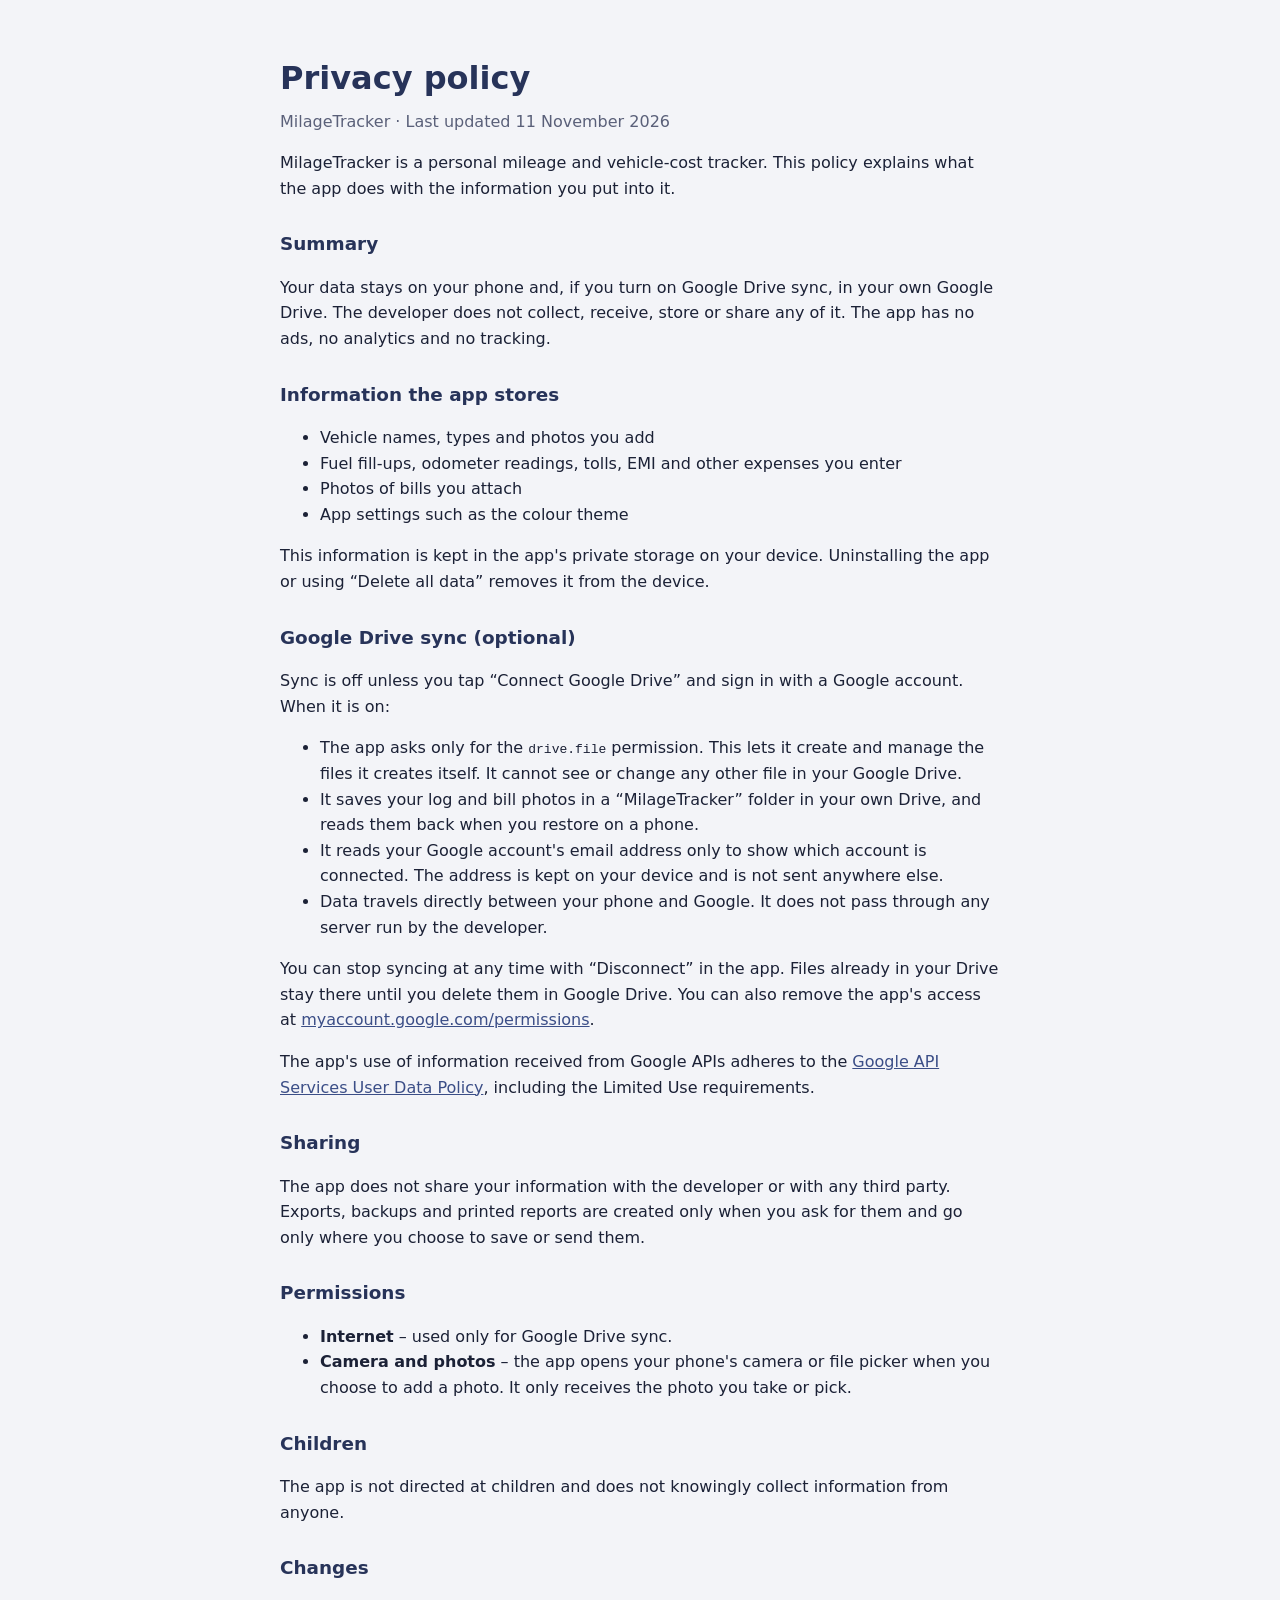
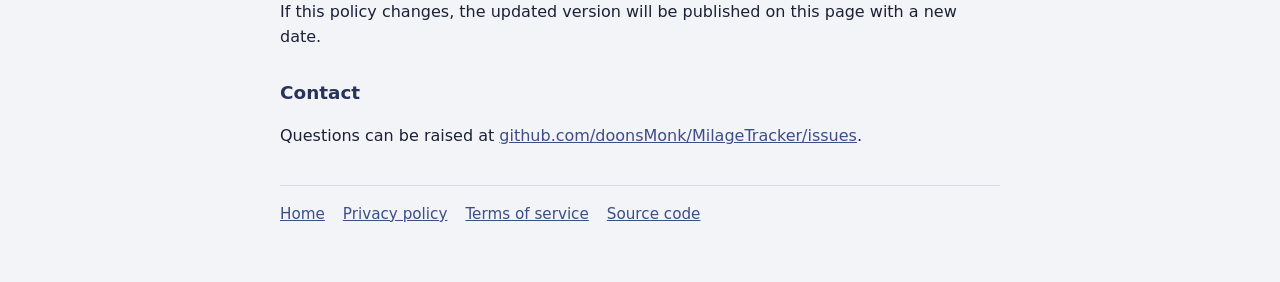
==== docs/privacy.html @ 24b20b1f "Add home page, privacy policy and terms of service for GitHub Pages Needed for the Google OAuth cons" ====
<!doctype html>
<html lang="en">
<head>
<meta charset="utf-8">
<meta name="viewport" content="width=device-width, initial-scale=1">
<title>MilageTracker – Privacy policy</title>
<style>
  body { font-family: system-ui, "Segoe UI", Roboto, sans-serif; line-height: 1.6; color: #1B2136; background: #F3F4F8; margin: 0; }
  main { max-width: 720px; margin: 0 auto; padding: 32px 20px 56px; }
  h1 { color: #273359; margin-bottom: 4px; }
  h2 { color: #273359; margin-top: 28px; font-size: 1.15rem; }
  .meta { color: #5A6079; margin-top: 0; }
  nav { margin-top: 36px; padding-top: 16px; border-top: 1px solid #D9DDEA; font-size: .95rem; }
  nav a { margin-right: 18px; }
  a { color: #3B4E87; }
  .btn { display: inline-block; background: #3B4E87; color: #fff; padding: 10px 18px; border-radius: 10px; text-decoration: none; font-weight: 600; }
</style></head>
<body>
<main>
<h1>Privacy policy</h1>
<p class="meta">MilageTracker · Last updated 11 November 2026</p>
<p>MilageTracker is a personal mileage and vehicle-cost tracker. This policy explains what the app does with
the information you put into it.</p>

<h2>Summary</h2>
<p>Your data stays on your phone and, if you turn on Google Drive sync, in your own Google Drive.
The developer does not collect, receive, store or share any of it. The app has no ads, no analytics and no tracking.</p>

<h2>Information the app stores</h2>
<ul>
  <li>Vehicle names, types and photos you add</li>
  <li>Fuel fill-ups, odometer readings, tolls, EMI and other expenses you enter</li>
  <li>Photos of bills you attach</li>
  <li>App settings such as the colour theme</li>
</ul>
<p>This information is kept in the app's private storage on your device. Uninstalling the app or using
“Delete all data” removes it from the device.</p>

<h2>Google Drive sync (optional)</h2>
<p>Sync is off unless you tap “Connect Google Drive” and sign in with a Google account. When it is on:</p>
<ul>
  <li>The app asks only for the <code>drive.file</code> permission. This lets it create and manage the files it
      creates itself. It cannot see or change any other file in your Google Drive.</li>
  <li>It saves your log and bill photos in a “MilageTracker” folder in your own Drive, and reads them back when
      you restore on a phone.</li>
  <li>It reads your Google account's email address only to show which account is connected. The address is
      kept on your device and is not sent anywhere else.</li>
  <li>Data travels directly between your phone and Google. It does not pass through any server run by the developer.</li>
</ul>
<p>You can stop syncing at any time with “Disconnect” in the app. Files already in your Drive stay there until you
delete them in Google Drive. You can also remove the app's access at
<a href="https://myaccount.google.com/permissions">myaccount.google.com/permissions</a>.</p>
<p>The app's use of information received from Google APIs adheres to the
<a href="https://developers.google.com/terms/api-services-user-data-policy">Google API Services User Data Policy</a>,
including the Limited Use requirements.</p>

<h2>Sharing</h2>
<p>The app does not share your information with the developer or with any third party. Exports, backups and printed
reports are created only when you ask for them and go only where you choose to save or send them.</p>

<h2>Permissions</h2>
<ul>
  <li><b>Internet</b> – used only for Google Drive sync.</li>
  <li><b>Camera and photos</b> – the app opens your phone's camera or file picker when you choose to add a photo.
      It only receives the photo you take or pick.</li>
</ul>

<h2>Children</h2>
<p>The app is not directed at children and does not knowingly collect information from anyone.</p>

<h2>Changes</h2>
<p>If this policy changes, the updated version will be published on this page with a new date.</p>

<h2>Contact</h2>
<p>Questions can be raised at
<a href="https://github.com/doonsMonk/MilageTracker/issues">github.com/doonsMonk/MilageTracker/issues</a>.</p>
<nav><a href="index.html">Home</a><a href="privacy.html">Privacy policy</a><a href="terms.html">Terms of service</a><a href="https://github.com/doonsMonk/MilageTracker">Source code</a></nav>
</main>
</body>
</html>
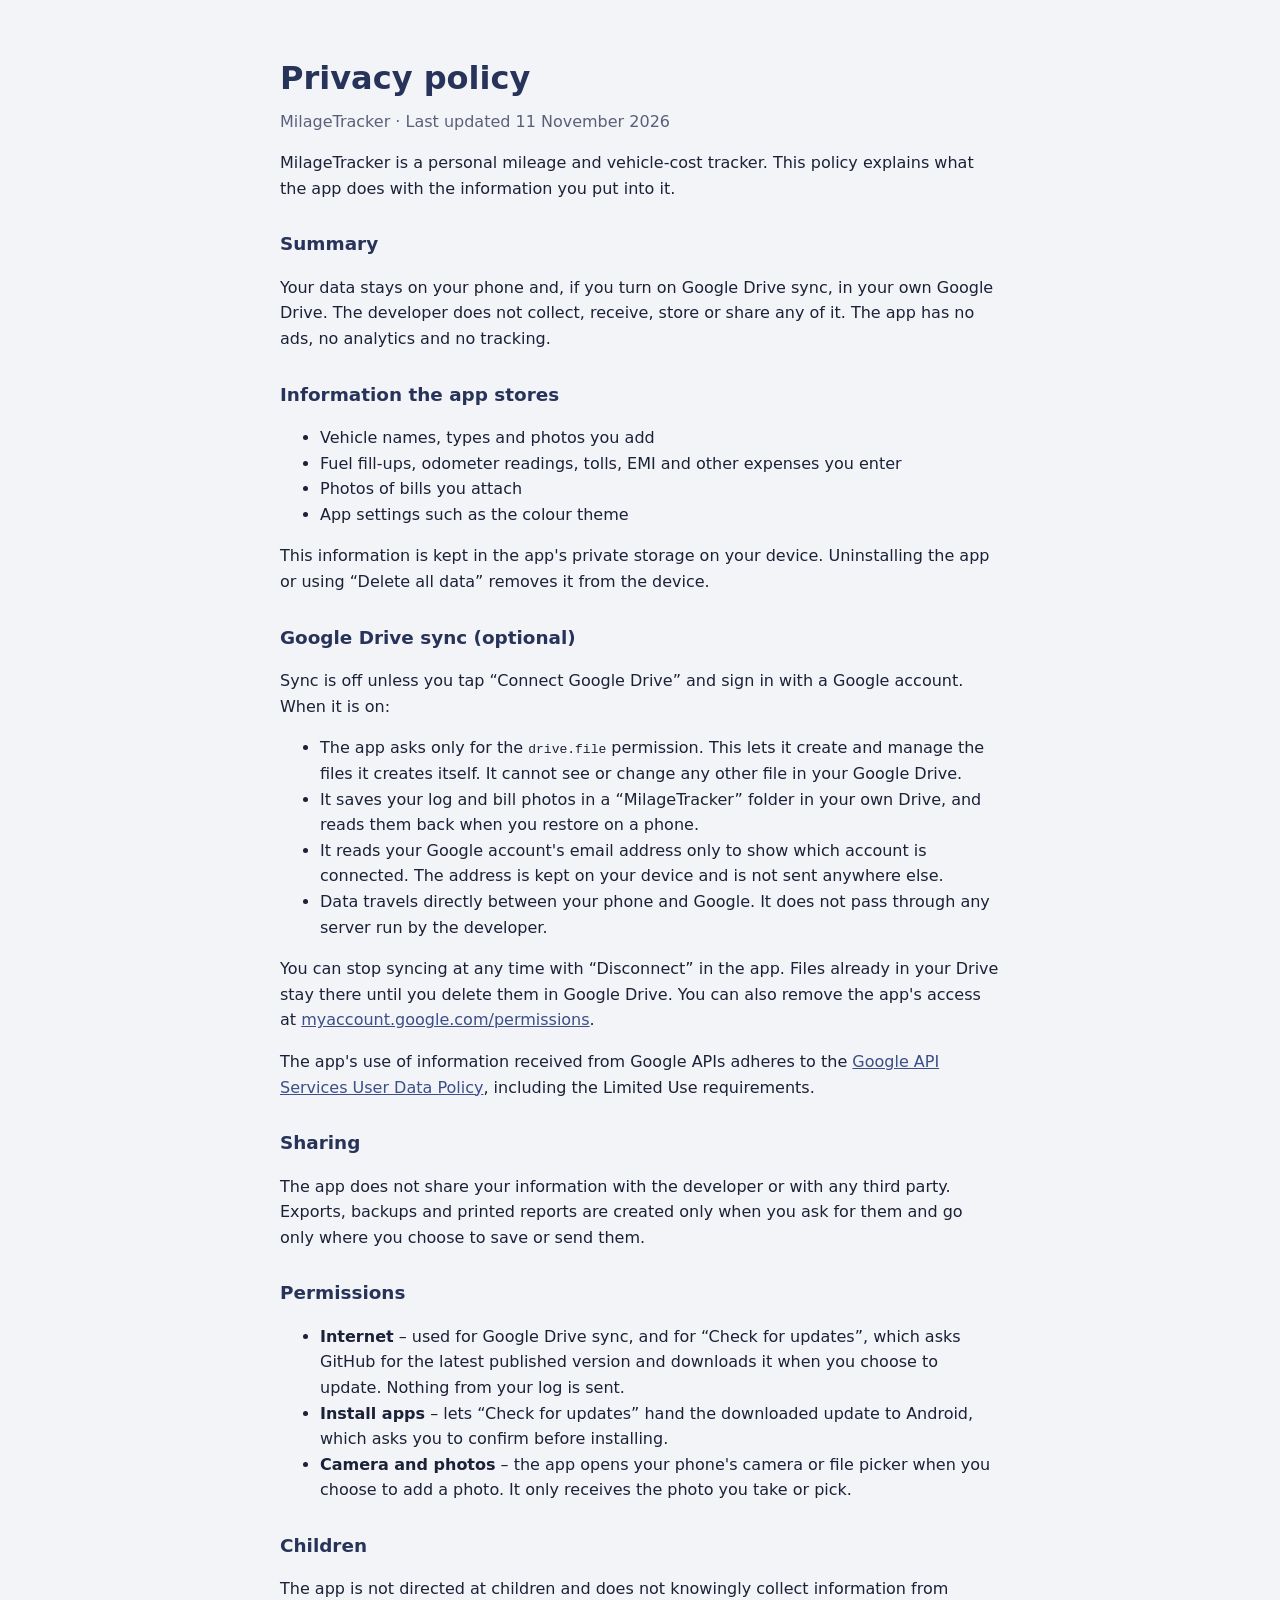
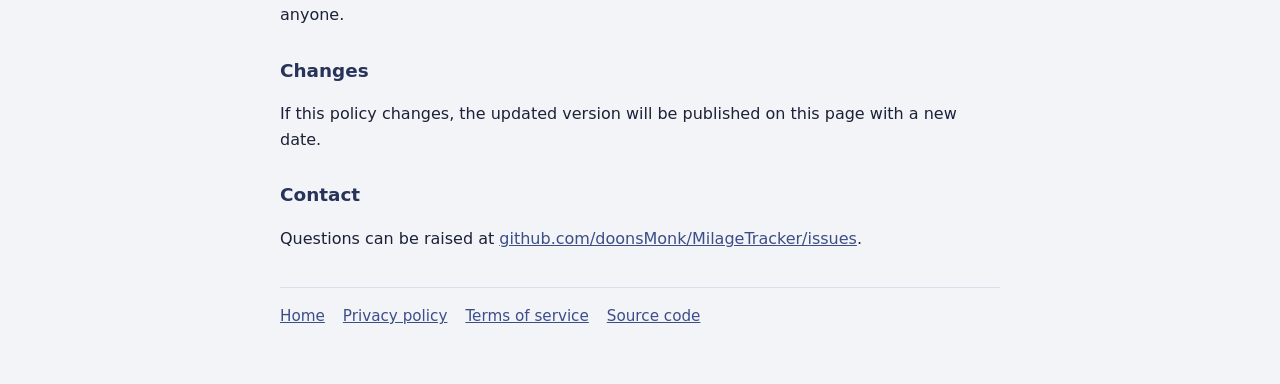
==== commit c6145977: "Version 1.5: in-app update check, release signing - More > App shows the installed version and check" ====
--- a/docs/privacy.html
+++ b/docs/privacy.html
@@ -60,7 +60,10 @@
 
 <h2>Permissions</h2>
 <ul>
-  <li><b>Internet</b> – used only for Google Drive sync.</li>
+  <li><b>Internet</b> – used for Google Drive sync, and for “Check for updates”, which asks GitHub for the
+      latest published version and downloads it when you choose to update. Nothing from your log is sent.</li>
+  <li><b>Install apps</b> – lets “Check for updates” hand the downloaded update to Android, which asks you to
+      confirm before installing.</li>
   <li><b>Camera and photos</b> – the app opens your phone's camera or file picker when you choose to add a photo.
       It only receives the photo you take or pick.</li>
 </ul>
